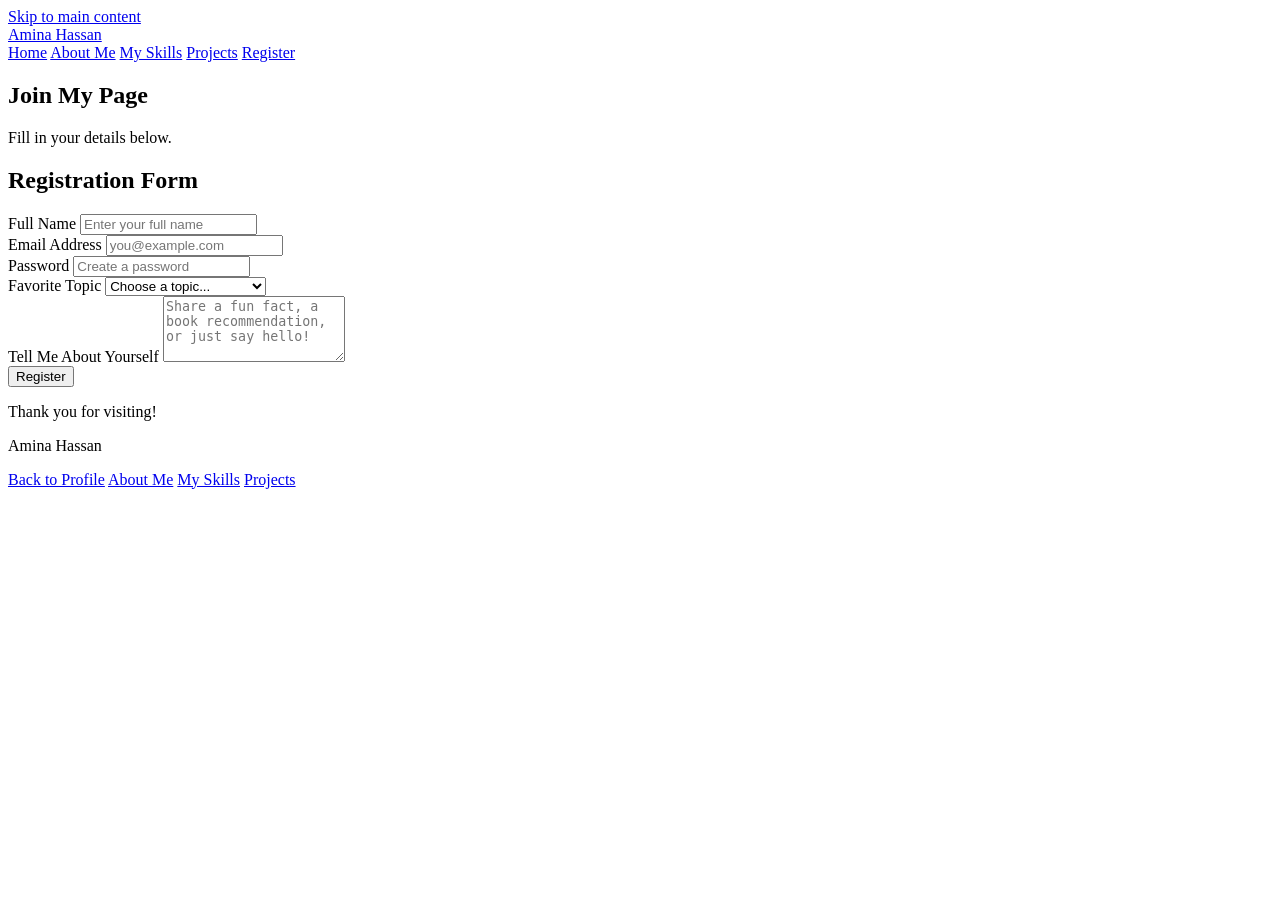
==== register.html @ d52a904f "feat: update register.html with responsive grid form" ====
<!DOCTYPE html>
<html lang="en">

<head>
    <meta charset="UTF-8">
    <meta name="viewport" content="width=device-width, initial-scale=1.0">
    <meta name="description" content="Register to connect with Amina Hassan and join her community page.">
    <title>Register | Amina's Profile</title>
    <link rel="preconnect" href="https://fonts.googleapis.com">
    <link rel="preconnect" href="https://fonts.gstatic.com" crossorigin>
    <link rel="stylesheet" href="https://fonts.googleapis.com/css2?family=Poppins:wght@400;500;600;700&display=swap">
    <link rel="stylesheet" href="css/styles.css">
</head>

<body>
    <a href="#main-content" class="skip-link">Skip to main content</a>

    <header class="site-header">
        <div class="container header-inner">
            <a href="index.html" class="site-logo">Amina Hassan</a>
            <nav class="site-nav" aria-label="Main navigation">
                <a href="index.html">Home</a>
                <a href="index.html#about">About Me</a>
                <a href="index.html#skills">My Skills</a>
                <a href="index.html#projects">Projects</a>
                <a href="register.html" class="nav-cta" aria-current="page">Register</a>
            </nav>
        </div>
    </header>

    <main id="main-content">
        <section class="page-intro section">
            <div class="container">
                <h1>Join My Page</h1>
                <p class="tagline">Fill in your details below.</p>
            </div>
        </section>
        <section class="section register-section">
            <div class="container">
                <div class="form-card">
                    <h2>Registration Form</h2>

                    <form class="register-form" action="#" method="post">
                        <div class="form-group">
                            <label for="name">Full Name</label>
                            <input type="text" id="name" name="name" placeholder="Enter your full name"
                                autocomplete="name" required>
                        </div>

                        <div class="form-group">
                            <label for="email">Email Address</label>
                            <input type="email" id="email" name="email" placeholder="you@example.com"
                                autocomplete="email" required>
                        </div>

                        <div class="form-group">
                            <label for="password">Password</label>
                            <input type="password" id="password" name="password" placeholder="Create a password"
                                autocomplete="new-password" minlength="6" required>
                        </div>

                        <div class="form-group">
                            <label for="interest">Favorite Topic</label>
                            <select id="interest" name="interest" required>
                                <option value="">Choose a topic...</option>
                                <option value="web-dev">HTML &amp; CSS</option>
                                <option value="python">Python Programming</option>
                                <option value="books">Books &amp; Thrillers</option>
                                <option value="travel-fashion">Travel, Food &amp; Fashion</option>
                                <option value="content">Content Creation</option>
                            </select>
                        </div>

                        <div class="form-group form-group-full">
                            <label for="bio">Tell Me About Yourself</label>
                            <textarea id="bio" name="bio" rows="4"
                                placeholder="Share a fun fact, a book recommendation, or just say hello!"></textarea>
                        </div>

                        <div class="form-actions form-group-full">
                            <button type="submit" class="btn btn-primary btn-submit">Register</button>
                        </div>
                    </form>
                </div>
            </div>
        </section>
    </main>

    <footer class="site-footer">
        <div class="container footer-inner">
            <p class="footer-note">Thank you for visiting!</p>
            <p class="footer-author">Amina Hassan</p>
            <nav class="footer-links" aria-label="Footer navigation">
                <a href="index.html">Back to Profile</a>
                <a href="index.html#about">About Me</a>
                <a href="index.html#skills">My Skills</a>
                <a href="index.html#projects">Projects</a>
            </nav>
        </div>
    </footer>

</body>

</html>
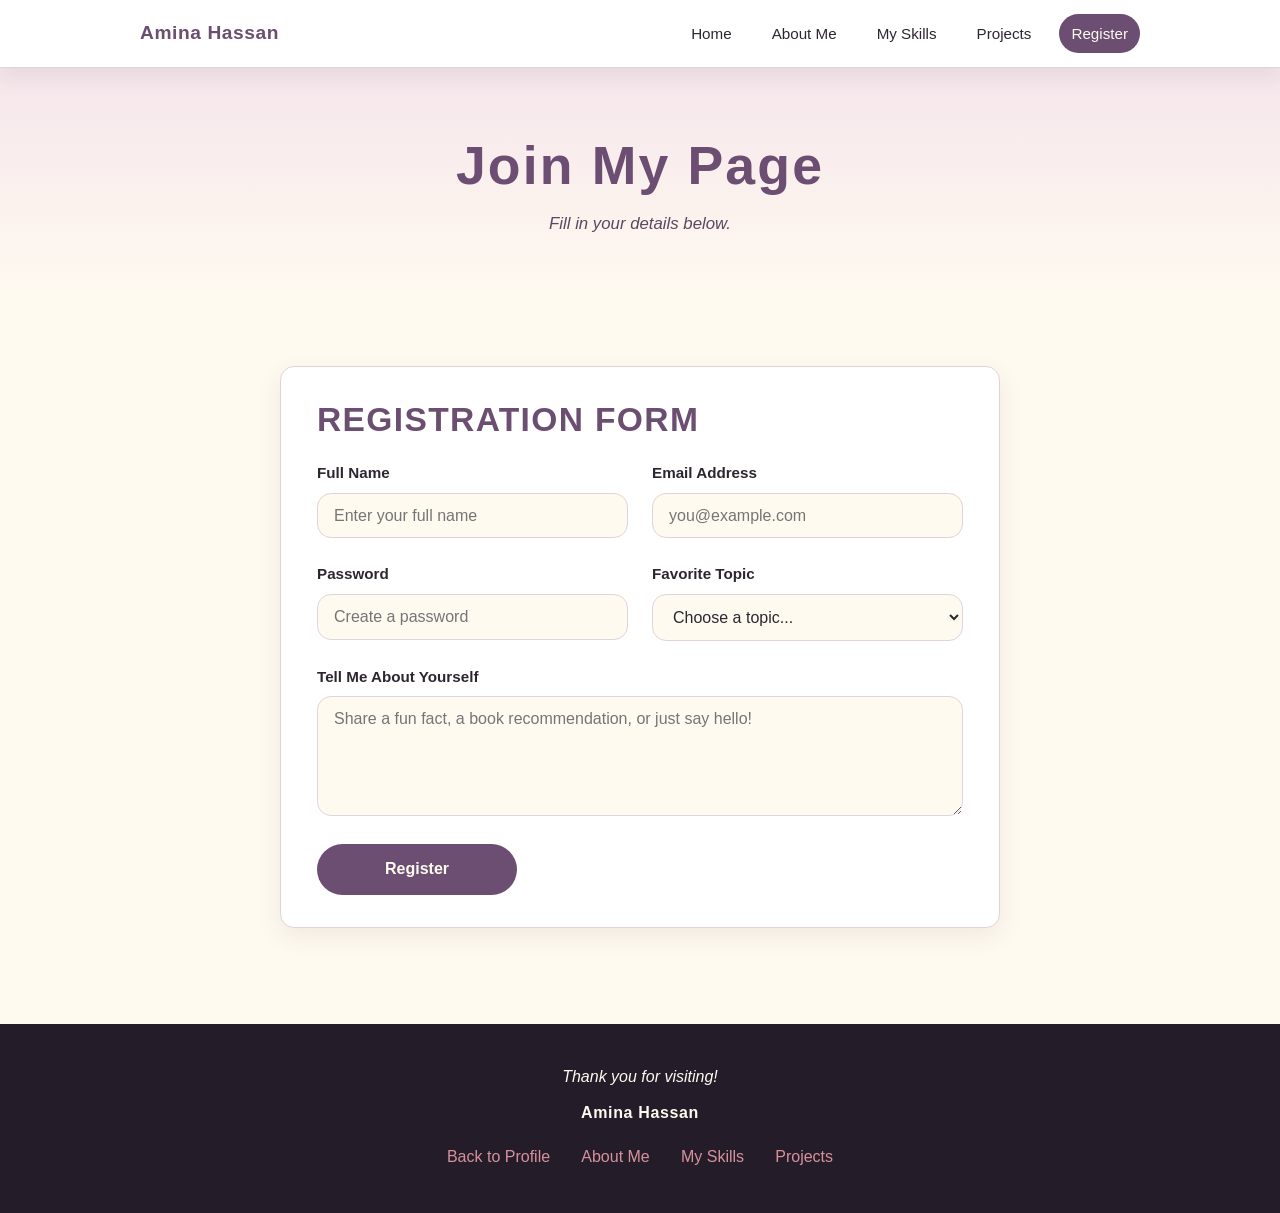
==== commit acd6a27b: "Fix HTML entity encoding in register.html" ====
--- a/register.html
+++ b/register.html
@@ -9,7 +9,7 @@
     <link rel="preconnect" href="https://fonts.googleapis.com">
     <link rel="preconnect" href="https://fonts.gstatic.com" crossorigin>
     <link rel="stylesheet" href="https://fonts.googleapis.com/css2?family=Poppins:wght@400;500;600;700&display=swap">
-    <link rel="stylesheet" href="css/styles.css">
+    <link rel="stylesheet" href="styles.css">
 </head>
 
 <body>
@@ -101,4 +101,4 @@
 
 </body>
 
-</html>+</html>
--- a/styles.css
+++ b/styles.css
@@ -0,0 +1,649 @@
+*,
+*::before,
+*::after {
+  box-sizing: border-box;
+}
+
+:root {
+  --primary: #6b4e71;
+  --primary-dark: #523958;
+  --accent: #d6929c;
+  --accent-text: #9e445b;
+  --text: #2d2630;
+  --muted: #59495f;
+  --background: #fffaf0;
+  --surface: #ffffff;
+  --surface-alt: #f5e6eb;
+  --dark-bg: #241c28;
+  --border: #e2d2dc;
+  --radius: 14px;
+  --radius-sm: 8px;
+  --radius-pill: 999px;
+  --shadow: 0 8px 24px rgba(45, 38, 48, 0.08);
+  --shadow-hover: 0 14px 30px rgba(45, 38, 48, 0.14);
+}
+
+html {
+  scroll-behavior: smooth;
+}
+
+body {
+  margin: 0;
+  font-family: "Poppins", Arial, sans-serif;
+  font-size: 1rem;
+  line-height: 1.6;
+  background-color: var(--background);
+  color: var(--text);
+}
+
+img {
+  max-width: 100%;
+  display: block;
+}
+
+h1,
+h2,
+h3 {
+  color: var(--primary);
+  line-height: 1.25;
+  margin-top: 0;
+}
+
+h1 {
+  font-size: clamp(2rem, 5vw + 1rem, 3.35rem);
+  font-weight: 700;
+  letter-spacing: 0.04em;
+  margin-bottom: 0.75rem;
+}
+
+h2 {
+  font-size: clamp(1.45rem, 2.5vw + 0.85rem, 2.1rem);
+  font-weight: 600;
+  text-transform: uppercase;
+  letter-spacing: 0.04em;
+  margin-bottom: 1.25rem;
+}
+
+h3 {
+  font-size: 1.2rem;
+  font-weight: 600;
+  margin-bottom: 0.5rem;
+}
+
+p {
+  margin-top: 0;
+  margin-bottom: 1rem;
+}
+
+p:last-child {
+  margin-bottom: 0;
+}
+
+a {
+  color: var(--primary);
+  transition: color 0.2s ease, background-color 0.2s ease, border-color 0.2s ease;
+}
+
+a:focus-visible,
+button:focus-visible,
+input:focus-visible,
+select:focus-visible,
+textarea:focus-visible {
+  outline: 3px solid var(--primary);
+  outline-offset: 3px;
+}
+
+.skip-link {
+  position: absolute;
+  top: -100px;
+  left: 1rem;
+  z-index: 200;
+  background-color: var(--primary);
+  color: var(--background);
+  padding: 0.65rem 1rem;
+  border-radius: var(--radius-sm);
+  font-weight: 600;
+  text-decoration: none;
+}
+
+.skip-link:focus-visible {
+  top: 1rem;
+}
+
+.container {
+  width: 100%;
+  max-width: 1080px;
+  margin-inline: auto;
+  padding-inline: 1rem;
+}
+
+.section {
+  padding-block: 2.75rem;
+}
+
+.tagline {
+  font-style: italic;
+  color: var(--muted);
+  font-size: 1.05rem;
+}
+
+.highlight {
+  color: var(--accent-text);
+  font-weight: 600;
+}
+
+.site-header {
+  position: sticky;
+  top: 0;
+  z-index: 100;
+  background-color: var(--surface);
+  border-bottom: 1px solid var(--border);
+  box-shadow: var(--shadow);
+}
+
+.header-inner {
+  display: flex;
+  justify-content: space-between;
+  align-items: center;
+  flex-wrap: wrap;
+  gap: 0.75rem 1.25rem;
+  padding-block: 0.9rem;
+}
+
+.site-logo {
+  font-size: 1.2rem;
+  font-weight: 700;
+  color: var(--primary);
+  text-decoration: none;
+  letter-spacing: 0.03em;
+}
+
+.site-logo:hover {
+  color: var(--primary-dark);
+}
+
+.site-nav {
+  display: flex;
+  flex-wrap: wrap;
+  align-items: center;
+  gap: 0.35rem 0.65rem;
+}
+
+.site-nav a {
+  color: var(--text);
+  text-decoration: none;
+  font-weight: 500;
+  font-size: 0.95rem;
+  padding: 0.45rem 0.75rem;
+  border-radius: var(--radius-pill);
+}
+
+.site-nav a:hover {
+  background-color: var(--surface-alt);
+  color: var(--primary-dark);
+}
+
+.site-nav a:focus-visible {
+  background-color: var(--surface-alt);
+  color: var(--primary-dark);
+}
+
+.site-nav a.nav-cta,
+.site-nav a[aria-current="page"] {
+  background-color: var(--primary);
+  color: var(--background);
+}
+
+.site-nav a.nav-cta:hover,
+.site-nav a[aria-current="page"]:hover {
+  background-color: var(--primary-dark);
+  color: var(--background);
+}
+
+.btn {
+  display: inline-flex;
+  align-items: center;
+  justify-content: center;
+  padding: 0.75rem 1.4rem;
+  border-radius: var(--radius-pill);
+  font-family: inherit;
+  font-size: 0.95rem;
+  font-weight: 600;
+  text-decoration: none;
+  cursor: pointer;
+  border: 2px solid transparent;
+  transition: transform 0.2s ease, background-color 0.2s ease, color 0.2s ease, box-shadow 0.2s ease;
+}
+
+.btn-primary {
+  background-color: var(--primary);
+  color: var(--background);
+}
+
+.btn-primary:hover {
+  background-color: var(--primary-dark);
+  transform: translateY(-2px);
+  box-shadow: var(--shadow);
+}
+
+.btn-secondary {
+  background-color: var(--surface);
+  color: var(--primary);
+  border-color: var(--primary);
+}
+
+.btn-secondary:hover {
+  background-color: var(--surface-alt);
+  color: var(--primary-dark);
+  transform: translateY(-2px);
+}
+.hero {
+  background: linear-gradient(180deg, var(--surface-alt) 0%, var(--background) 100%);
+  padding-block: 3rem;
+}
+
+.hero-content {
+  display: flex;
+  flex-direction: column;
+  align-items: center;
+  text-align: center;
+  gap: 1.75rem;
+}
+
+.profile-photo {
+  width: 180px;
+  height: 180px;
+  max-width: 100%;
+  aspect-ratio: 1 / 1;
+  border-radius: 50%;
+  object-fit: cover;
+  object-position: center top;
+  border: 4px solid var(--accent);
+  box-shadow: var(--shadow);
+  flex-shrink: 0;
+}
+
+.hero-text {
+  max-width: 620px;
+}
+
+.hero-actions {
+  display: flex;
+  flex-wrap: wrap;
+  justify-content: center;
+  gap: 0.75rem;
+  margin-top: 1.5rem;
+}
+
+.page-intro {
+  background: linear-gradient(180deg, var(--surface-alt) 0%, var(--background) 100%);
+  text-align: center;
+  padding-block: 2.5rem 1.75rem;
+}
+
+.about-card {
+  background-color: var(--surface);
+  padding: 1.5rem;
+  border-radius: var(--radius);
+  box-shadow: var(--shadow);
+  border: 1px solid var(--border);
+  border-left: 5px solid var(--accent);
+}
+.interests-grid {
+  list-style: none;
+  margin: 0;
+  padding: 0;
+  display: grid;
+  grid-template-columns: 1fr;
+  gap: 1rem;
+}
+
+.interest-item {
+  background-color: var(--surface);
+  padding: 1.1rem 1.25rem;
+  border-radius: var(--radius);
+  box-shadow: var(--shadow);
+  border: 1px solid var(--border);
+  color: var(--text);
+  font-weight: 500;
+}
+
+.skills-list {
+  list-style: none;
+  margin: 0;
+  padding: 0;
+  display: flex;
+  flex-wrap: wrap;
+  gap: 0.75rem;
+}
+
+.skill-pill {
+  background-color: var(--surface-alt);
+  color: var(--primary-dark);
+  border: 1px solid var(--accent);
+  border-radius: var(--radius-pill);
+  padding: 0.55rem 1.15rem;
+  font-weight: 600;
+  font-size: 0.95rem;
+  box-shadow: var(--shadow);
+}
+
+.projects-grid {
+  display: grid;
+  grid-template-columns: repeat(auto-fit, minmax(260px, 1fr));
+  gap: 1.5rem;
+  margin-bottom: 2.5rem;
+}
+
+.project-card {
+  background-color: var(--surface);
+  padding: 1.5rem;
+  border-radius: var(--radius);
+  box-shadow: var(--shadow);
+  border: 1px solid var(--border);
+  display: flex;
+  flex-direction: column;
+  justify-content: space-between;
+  gap: 1rem;
+  transition: transform 0.25s ease, box-shadow 0.25s ease;
+}
+
+.project-card:hover {
+  transform: translateY(-6px);
+  box-shadow: var(--shadow-hover);
+}
+
+.project-meta {
+  margin: 0;
+}
+
+.project-tag {
+  display: inline-block;
+  background-color: var(--surface-alt);
+  color: var(--primary-dark);
+  border-radius: var(--radius-pill);
+  padding: 0.3rem 0.85rem;
+  font-size: 0.85rem;
+  font-weight: 600;
+}
+.table-block {
+  margin-top: 1rem;
+}
+
+.table-heading {
+  margin-bottom: 1rem;
+}
+
+.table-wrapper {
+  width: 100%;
+  overflow-x: auto;
+  border-radius: var(--radius);
+  box-shadow: var(--shadow);
+  border: 1px solid var(--border);
+  background-color: var(--surface);
+}
+
+.projects-table {
+  width: 100%;
+  border-collapse: collapse;
+  text-align: left;
+}
+
+.projects-table thead {
+  background-color: var(--primary);
+  color: var(--background);
+}
+
+.projects-table th,
+.projects-table td {
+  padding: 0.9rem 1rem;
+  vertical-align: top;
+}
+
+.projects-table th {
+  font-weight: 600;
+}
+
+.projects-table tbody tr {
+  border-bottom: 1px solid var(--border);
+}
+
+.projects-table tbody tr:last-child {
+  border-bottom: none;
+}
+
+.projects-table tbody tr:nth-child(even) {
+  background-color: var(--surface-alt);
+}
+
+.register-section {
+  padding-top: 1.5rem;
+}
+
+.form-card {
+  max-width: 720px;
+  margin-inline: auto;
+  background-color: var(--surface);
+  padding: 1.5rem;
+  border-radius: var(--radius);
+  box-shadow: var(--shadow);
+  border: 1px solid var(--border);
+}
+
+.register-form {
+  display: grid;
+  grid-template-columns: 1fr;
+  gap: 1.25rem;
+}
+
+.form-group {
+  display: flex;
+  flex-direction: column;
+  gap: 0.45rem;
+}
+
+.form-group label {
+  font-weight: 600;
+  color: var(--text);
+  font-size: 0.95rem;
+}
+
+.register-form input,
+.register-form select,
+.register-form textarea {
+  width: 100%;
+  font-family: inherit;
+  font-size: 1rem;
+  color: var(--text);
+  background-color: var(--background);
+  padding: 0.8rem 1rem;
+  border: 1.5px solid var(--border);
+  border-radius: var(--radius);
+  transition: border-color 0.2s ease, box-shadow 0.2s ease, background-color 0.2s ease;
+}
+
+.register-form textarea {
+  resize: vertical;
+  min-height: 120px;
+}
+
+.register-form input:focus,
+.register-form select:focus,
+.register-form textarea:focus {
+  border-color: var(--primary);
+  background-color: var(--surface);
+  box-shadow: 0 0 0 3px var(--surface-alt);
+  outline: none;
+}
+
+.register-form input:focus-visible,
+.register-form select:focus-visible,
+.register-form textarea:focus-visible {
+  border-color: var(--primary);
+  background-color: var(--surface);
+  outline: 3px solid var(--primary);
+  outline-offset: 2px;
+}
+
+.form-actions {
+  margin-top: 0.25rem;
+}
+
+.btn-submit {
+  width: 100%;
+  padding: 0.9rem 1.75rem;
+  font-size: 1rem;
+}
+
+.site-footer {
+  background-color: var(--dark-bg);
+  color: var(--background);
+  text-align: center;
+  padding-block: 2.5rem;
+  margin-top: 2rem;
+}
+
+.footer-inner {
+  display: flex;
+  flex-direction: column;
+  align-items: center;
+  gap: 0.65rem;
+}
+
+.footer-note {
+  font-style: italic;
+  margin-bottom: 0;
+}
+
+.footer-author {
+  font-weight: 600;
+  letter-spacing: 0.04em;
+  margin-bottom: 0.25rem;
+}
+
+.footer-links {
+  display: flex;
+  flex-wrap: wrap;
+  justify-content: center;
+  gap: 0.5rem 1.25rem;
+}
+
+.footer-links a {
+  color: var(--accent);
+  text-decoration: none;
+  font-weight: 500;
+  padding: 0.25rem 0.35rem;
+  border-radius: var(--radius-sm);
+}
+
+.footer-links a:hover {
+  color: var(--background);
+  text-decoration: underline;
+  text-underline-offset: 4px;
+}
+
+.footer-links a:focus-visible {
+  outline: 3px solid var(--accent);
+  outline-offset: 3px;
+}
+
+section[id] {
+  scroll-margin-top: 5.5rem;
+}
+
+@media (min-width: 768px) {
+  .container {
+    padding-inline: 2rem;
+  }
+
+  .hero {
+    padding-block: 3.75rem;
+  }
+
+  .hero-content {
+    flex-direction: row;
+    text-align: left;
+    align-items: center;
+    gap: 2.5rem;
+  }
+
+  .hero-actions {
+    justify-content: flex-start;
+  }
+
+  .profile-photo {
+    width: 220px;
+    height: 220px;
+  }
+
+  .about-card,
+  .form-card {
+    padding: 2rem 2.25rem;
+  }
+
+  .interests-grid {
+    grid-template-columns: repeat(2, 1fr);
+  }
+
+  .register-form {
+    grid-template-columns: repeat(2, 1fr);
+    gap: 1.5rem;
+  }
+
+  .form-group-full {
+    grid-column: 1 / -1;
+  }
+
+  .btn-submit {
+    width: auto;
+    min-width: 200px;
+  }
+}
+
+@media (min-width: 1024px) {
+  .container {
+    padding-inline: 2.5rem;
+  }
+
+  .section {
+    padding-block: 4rem;
+  }
+
+  .hero {
+    padding-block: 4.5rem;
+  }
+
+  .profile-photo {
+    width: 240px;
+    height: 240px;
+  }
+
+  .site-nav {
+    gap: 0.5rem 1rem;
+  }
+
+  .interests-grid {
+    grid-template-columns: repeat(3, 1fr);
+  }
+}
+
+@media (prefers-reduced-motion: reduce) {
+  html {
+    scroll-behavior: auto;
+  }
+
+  .btn,
+  .project-card,
+  a,
+  .register-form input,
+  .register-form select,
+  .register-form textarea {
+    transition: none;
+  }
+
+  .btn-primary:hover,
+  .btn-secondary:hover,
+  .project-card:hover {
+    transform: none;
+  }
+}
